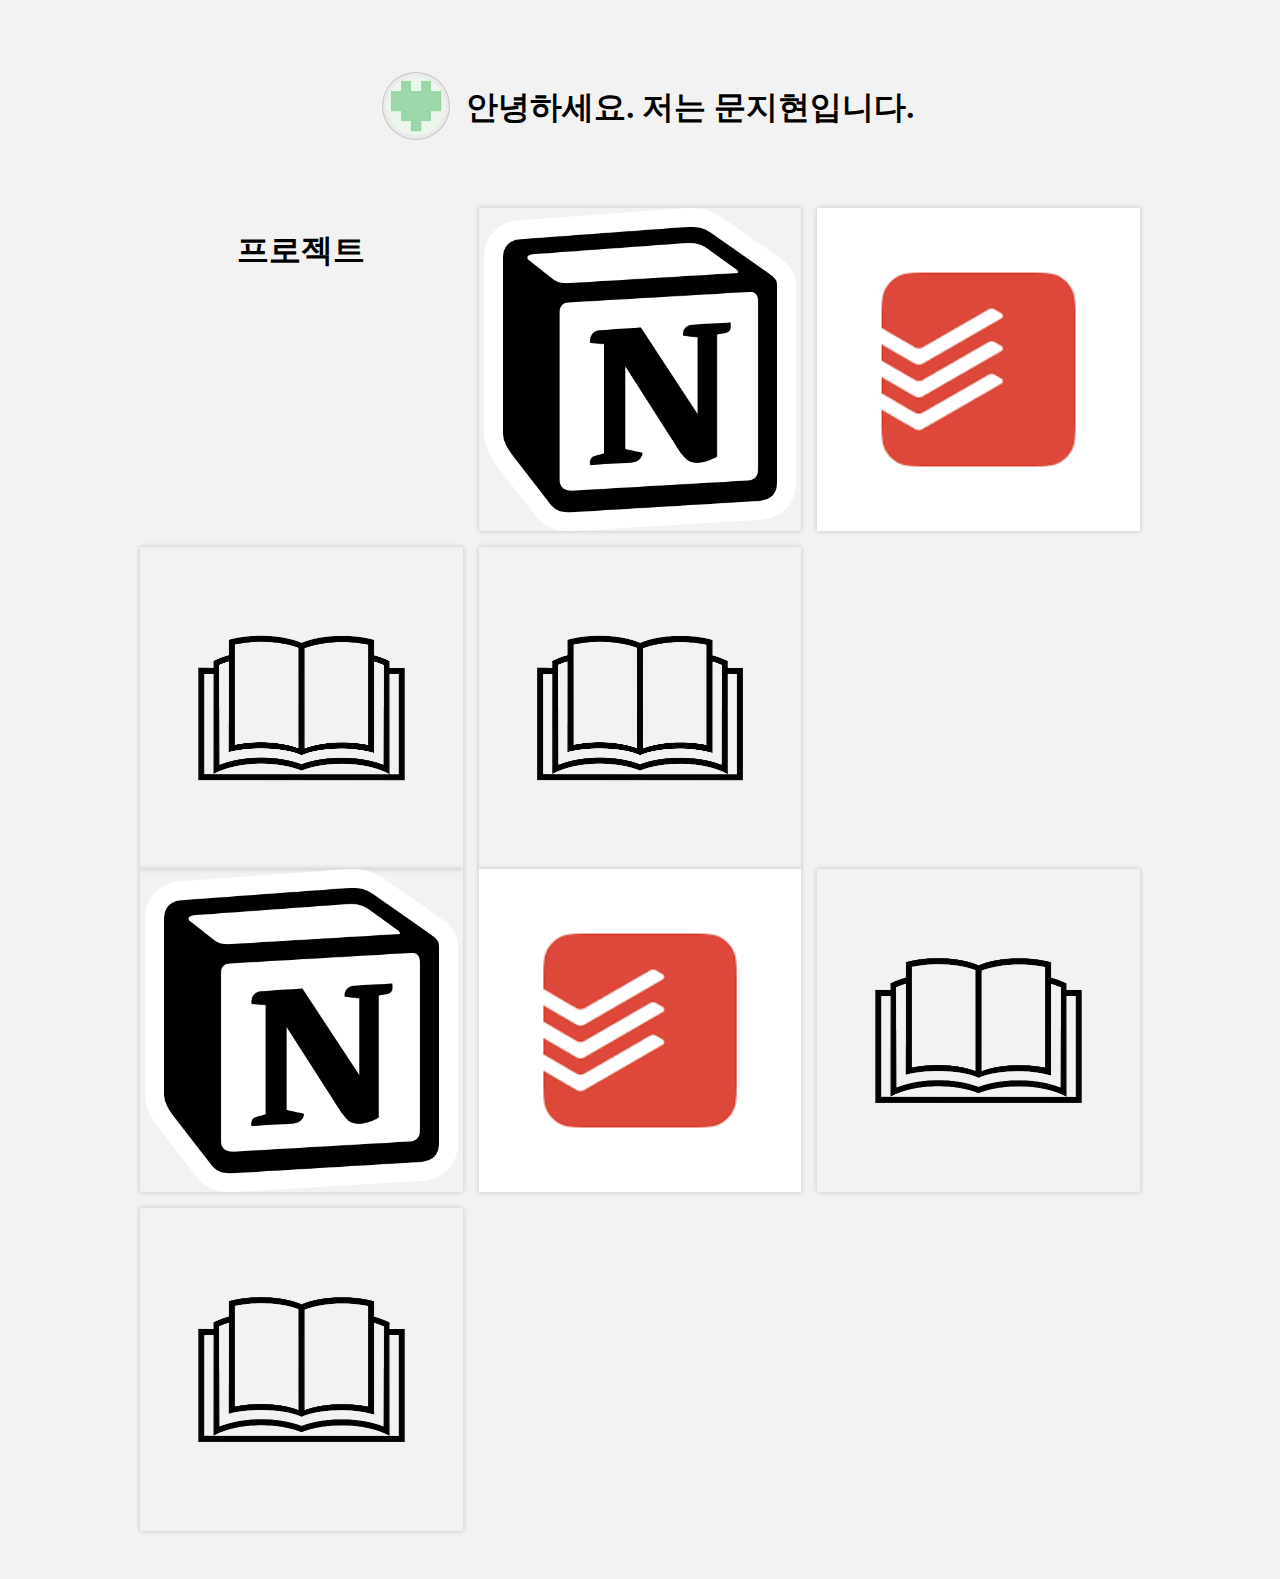
==== index.html @ e15d91c9 "Rename file" ====
<!DOCTYPE html>
<html>

<head>
    <title>포트폴리오</title>
    <meta charset="utf-8" />
    <link rel="stylesheet" href="style.css" />
</head>

<body>
    <header>
        <div class="iam">
            <a href="https://github.com/mggw" target="_blank">
                <img src="imgs/img.png">
            </a>
            <h1>안녕하세요. 저는 문지현입니다.</h1>
        </div>
    </header>
    <section id="gallery-section">
        <h1>프로젝트</h1>
        <div id="b1" class="item">
            <div class="image"><img src="imgs/notion.png"></div>
            <div class="text">
                <div class="title">노션 클론 코딩</div>
                <div class="date">2021년 12월</div>
                <div class="project">프로젝트 바로가기</div>
            </div>
        </div>
        <div id="b2" class="item">
            <div class="image"><img src="imgs/todoist.png"></div>
            <div class="text">
                <div class="title">
                    <div>투두이스트 클론 코딩</div>
                </div>
                <div class="date">2021년 12월</div>
                <div class="project">프로젝트 바로가기</div>
            </div>
        </div>
        <div id="b3" class="item">
            <div class="image"><img src="imgs/book.png"></div>
            <div class="text">
                <div class="title">
                    <div>예시</div>
                </div>
                <div class="date">2021년 11월</div>
                <div class="project">프로젝트 바로가기</div>
            </div>
        </div>
        <div id="b4" class="item">
            <div class="image"><img src="imgs/book.png"></div>
            <div class="text">
                <div class="title">
                    <div>예시</div>
                </div>
                <div class="date">2021년 11월</div>
                <div class="project">프로젝트 바로가기</div>
            </div>
        </div>
    </section>
        <section id="gallery-section">
        <div id="b1" class="item">
            <div class="image"><img src="imgs/notion.png"></div>
            <div class="text">
                <div class="title">노션 클론 코딩</div>
                <div class="date">2021년 12월</div>
                <div class="project">프로젝트 바로가기</div>
            </div>
        </div>
        <div id="b2" class="item">
            <div class="image"><img src="imgs/todoist.png"></div>
            <div class="text">
                <div class="title">
                    <div>투두이스트 클론 코딩</div>
                </div>
                <div class="date">2021년 12월</div>
                <div class="project">프로젝트 바로가기</div>
            </div>
        </div>
        <div id="b3" class="item">
            <div class="image"><img src="imgs/book.png"></div>
            <div class="text">
                <div class="title">
                    <div>예시</div>
                </div>
                <div class="date">2021년 11월</div>
                <div class="project">프로젝트 바로가기</div>
            </div>
        </div>
        <div id="b4" class="item">
            <div class="image"><img src="imgs/book.png"></div>
            <div class="text">
                <div class="title">
                    <div>예시</div>
                </div>
                <div class="date">2021년 11월</div>
                <div class="project">프로젝트 바로가기</div>
            </div>
        </div>
    </section>
</body>

</html>
---- style.css ----
body {
  padding: 0px 40px 40px 40px;
  min-width: 500px;
  text-align: center;
  margin-left: 100px;
  margin-right: 100px;
  background: #f2f2f2;
}

/* 헤더 */
header .iam{
  width: 100%;
  height: 200px;
  margin: 0;
  display: flex;
  justify-content: center;
  align-items: center;
}

header img {
  border-radius: 100%;
  height: 60px;
  width: 60px;
  background-color: rgba(94, 94, 94, 0.05);
  border: 1px solid rgba(83, 83, 83, 0.25);
  padding: 0.2em;
  margin: 0 1em;
}

header #cnt {
  background-color: rgba(94, 92, 92, 0.25);
  color: white;
  text-align: center;
  border-radius: 30%;
  border: 1px solid gray;
  padding: 20px;
  margin: 40px;
  height: 150px;
  line-height: 150px;
}

/* 갤러리 */
#gallery-section {
  display: grid;
  grid-template-columns: repeat(auto-fill, minmax(250px, 1fr));
  grid-gap: 1em;
}

.item {
  position: relative;
  box-shadow: 0px 0px 5px rgba(0, 0, 0, 0.2);
  min-height: 250;
  padding-top: 100%;
}

.item:hover .text {
  opacity: 1;
}

.item:hover .image img {
  filter: blur(3px);
}

.image {
  width: 100%;
  height: 100%;
  position: absolute;
  top: 0;
  left: 0;
  overflow: hidden;
  line-height: 0;
}

.image img {
  position: absolute;
  top: 0;
  left: 0;
  width: 100%;
}

.text {
  position: absolute;
  top: 0;
  left: 0;
  z-index: 1;
  width: 100%;
  height: 100%;
  display: flex;
  flex-direction: column;
  align-items: center;
  justify-content: center;
  background: rgba(13, 77, 39, 0.4);
  color: white;
  text-align: center;
  opacity: 0;
}

.text .title {
  font-weight: bold;
  font-size: 1.2em;
  margin: 0.5em;
}

.text .title.meta {
  display: none;
}
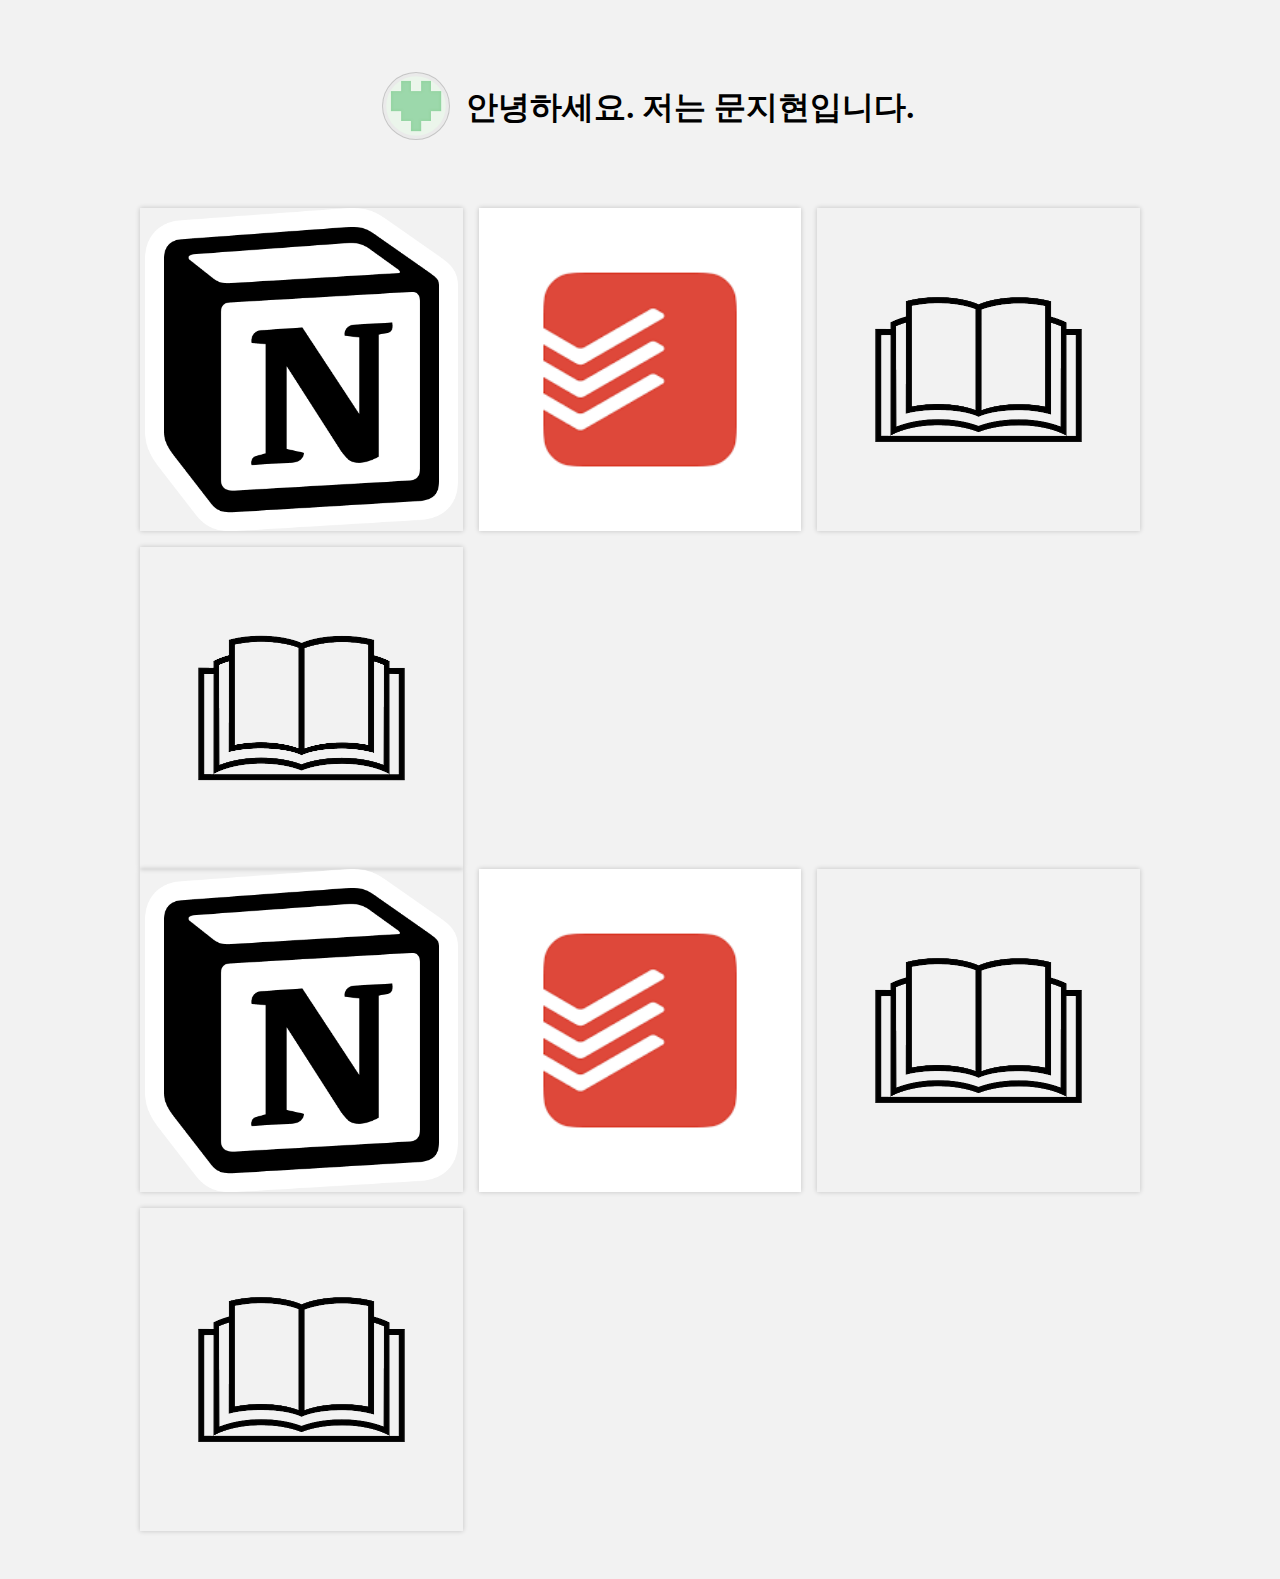
==== commit 79b81df6: "Update index.html" ====
--- a/index.html
+++ b/index.html
@@ -17,7 +17,6 @@
         </div>
     </header>
     <section id="gallery-section">
-        <h1>프로젝트</h1>
         <div id="b1" class="item">
             <div class="image"><img src="imgs/notion.png"></div>
             <div class="text">
@@ -99,4 +98,4 @@
     </section>
 </body>
 
-</html>+</html>
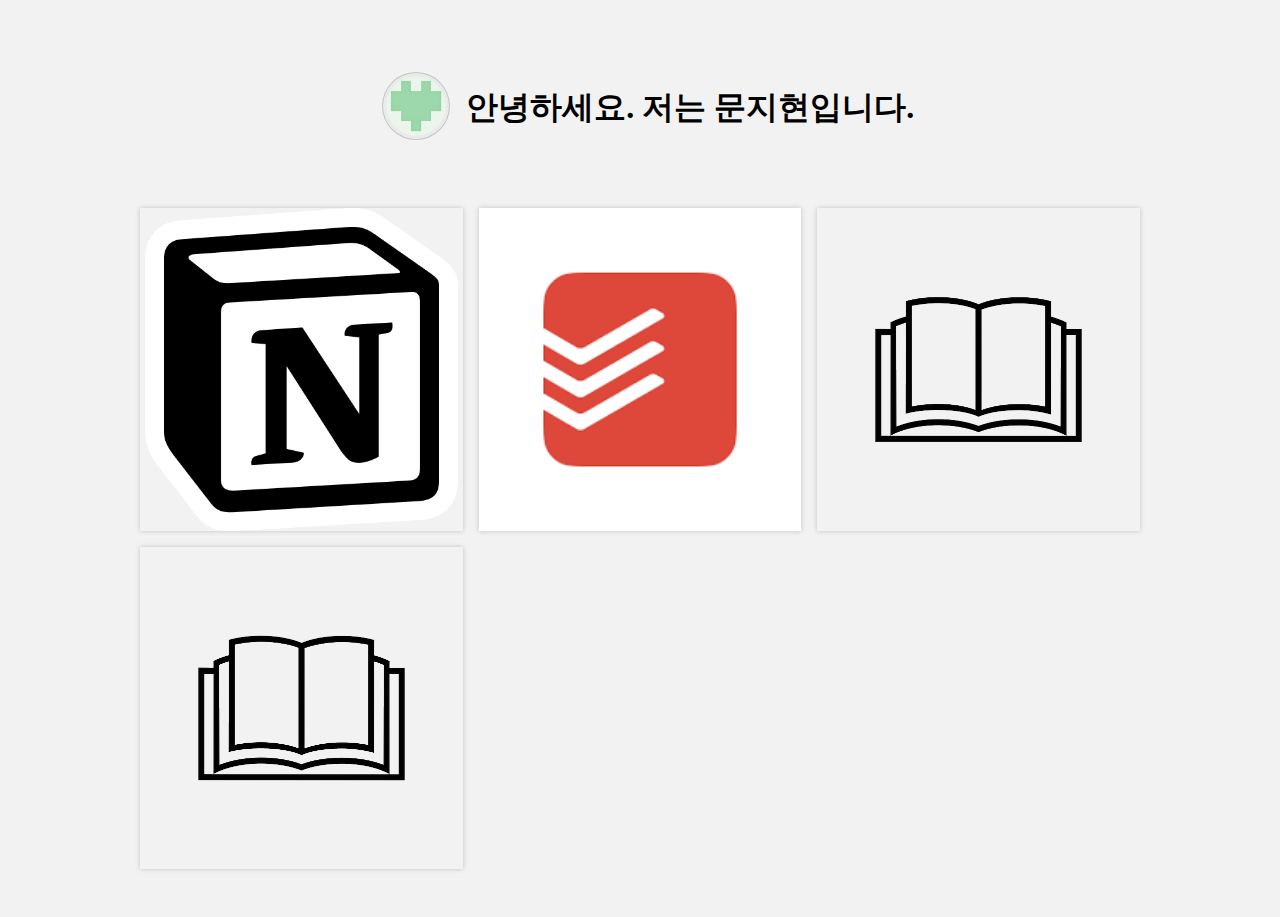
==== commit 97817eb2: "Update index.html" ====
--- a/index.html
+++ b/index.html
@@ -56,46 +56,6 @@
             </div>
         </div>
     </section>
-        <section id="gallery-section">
-        <div id="b1" class="item">
-            <div class="image"><img src="imgs/notion.png"></div>
-            <div class="text">
-                <div class="title">노션 클론 코딩</div>
-                <div class="date">2021년 12월</div>
-                <div class="project">프로젝트 바로가기</div>
-            </div>
-        </div>
-        <div id="b2" class="item">
-            <div class="image"><img src="imgs/todoist.png"></div>
-            <div class="text">
-                <div class="title">
-                    <div>투두이스트 클론 코딩</div>
-                </div>
-                <div class="date">2021년 12월</div>
-                <div class="project">프로젝트 바로가기</div>
-            </div>
-        </div>
-        <div id="b3" class="item">
-            <div class="image"><img src="imgs/book.png"></div>
-            <div class="text">
-                <div class="title">
-                    <div>예시</div>
-                </div>
-                <div class="date">2021년 11월</div>
-                <div class="project">프로젝트 바로가기</div>
-            </div>
-        </div>
-        <div id="b4" class="item">
-            <div class="image"><img src="imgs/book.png"></div>
-            <div class="text">
-                <div class="title">
-                    <div>예시</div>
-                </div>
-                <div class="date">2021년 11월</div>
-                <div class="project">프로젝트 바로가기</div>
-            </div>
-        </div>
-    </section>
 </body>
 
 </html>
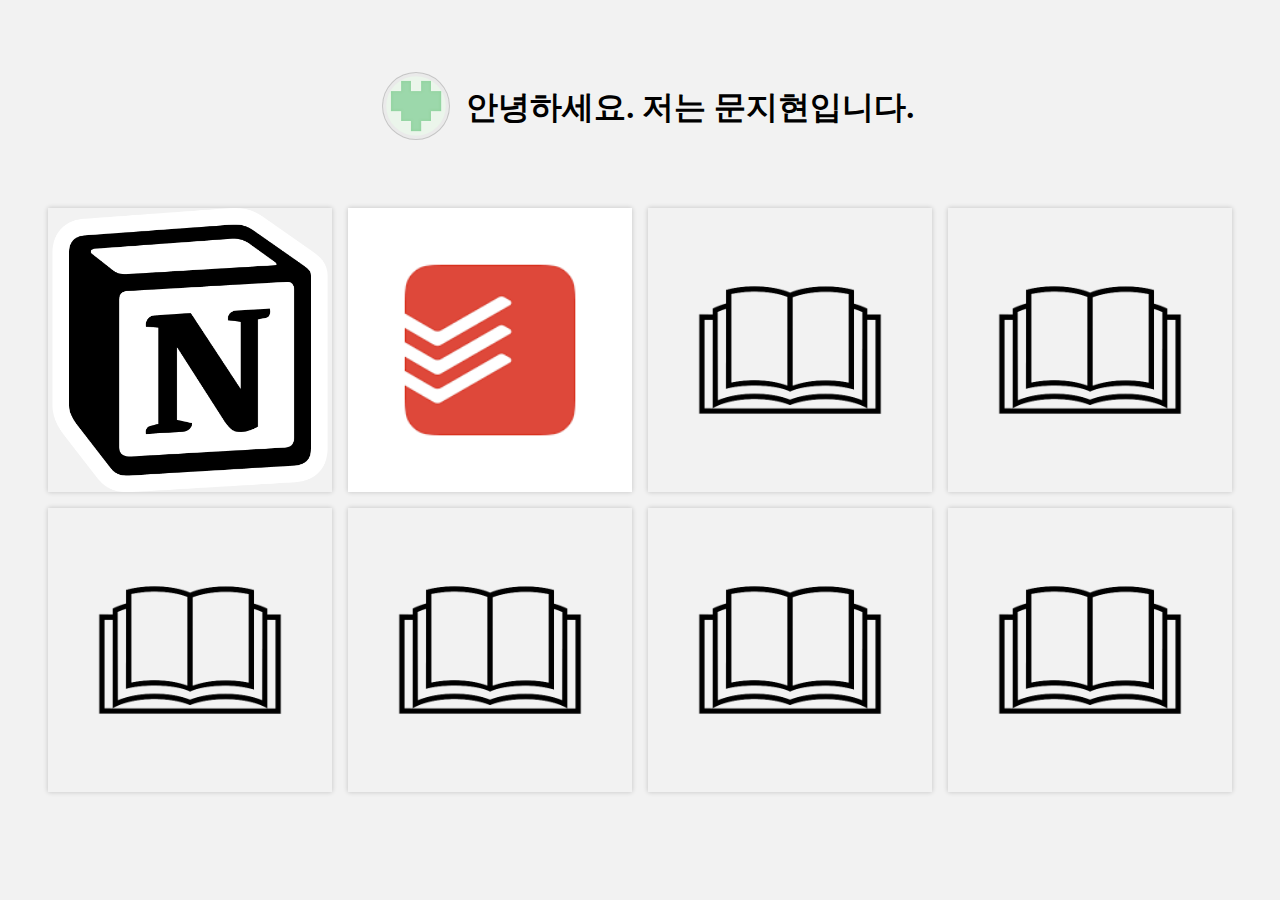
==== commit 653239b6: "Update index.html" ====
--- a/index.html
+++ b/index.html
@@ -55,6 +55,46 @@
                 <div class="project">프로젝트 바로가기</div>
             </div>
         </div>
+        <div id="b4" class="item">
+            <div class="image"><img src="imgs/book.png"></div>
+            <div class="text">
+                <div class="title">
+                    <div>예시</div>
+                </div>
+                <div class="date">2021년 11월</div>
+                <div class="project">프로젝트 바로가기</div>
+            </div>
+        </div>
+                <div id="b4" class="item">
+            <div class="image"><img src="imgs/book.png"></div>
+            <div class="text">
+                <div class="title">
+                    <div>예시</div>
+                </div>
+                <div class="date">2021년 11월</div>
+                <div class="project">프로젝트 바로가기</div>
+            </div>
+        </div>
+        <div id="b4" class="item">
+            <div class="image"><img src="imgs/book.png"></div>
+            <div class="text">
+                <div class="title">
+                    <div>예시</div>
+                </div>
+                <div class="date">2021년 11월</div>
+                <div class="project">프로젝트 바로가기</div>
+            </div>
+        </div>
+                <div id="b4" class="item">
+            <div class="image"><img src="imgs/book.png"></div>
+            <div class="text">
+                <div class="title">
+                    <div>예시</div>
+                </div>
+                <div class="date">2021년 11월</div>
+                <div class="project">프로젝트 바로가기</div>
+            </div>
+        </div>
     </section>
 </body>
 
--- a/style.css
+++ b/style.css
@@ -2,8 +2,6 @@
   padding: 0px 40px 40px 40px;
   min-width: 500px;
   text-align: center;
-  margin-left: 100px;
-  margin-right: 100px;
   background: #f2f2f2;
 }
 
@@ -103,4 +101,4 @@
 
 .text .title.meta {
   display: none;
-}+}
